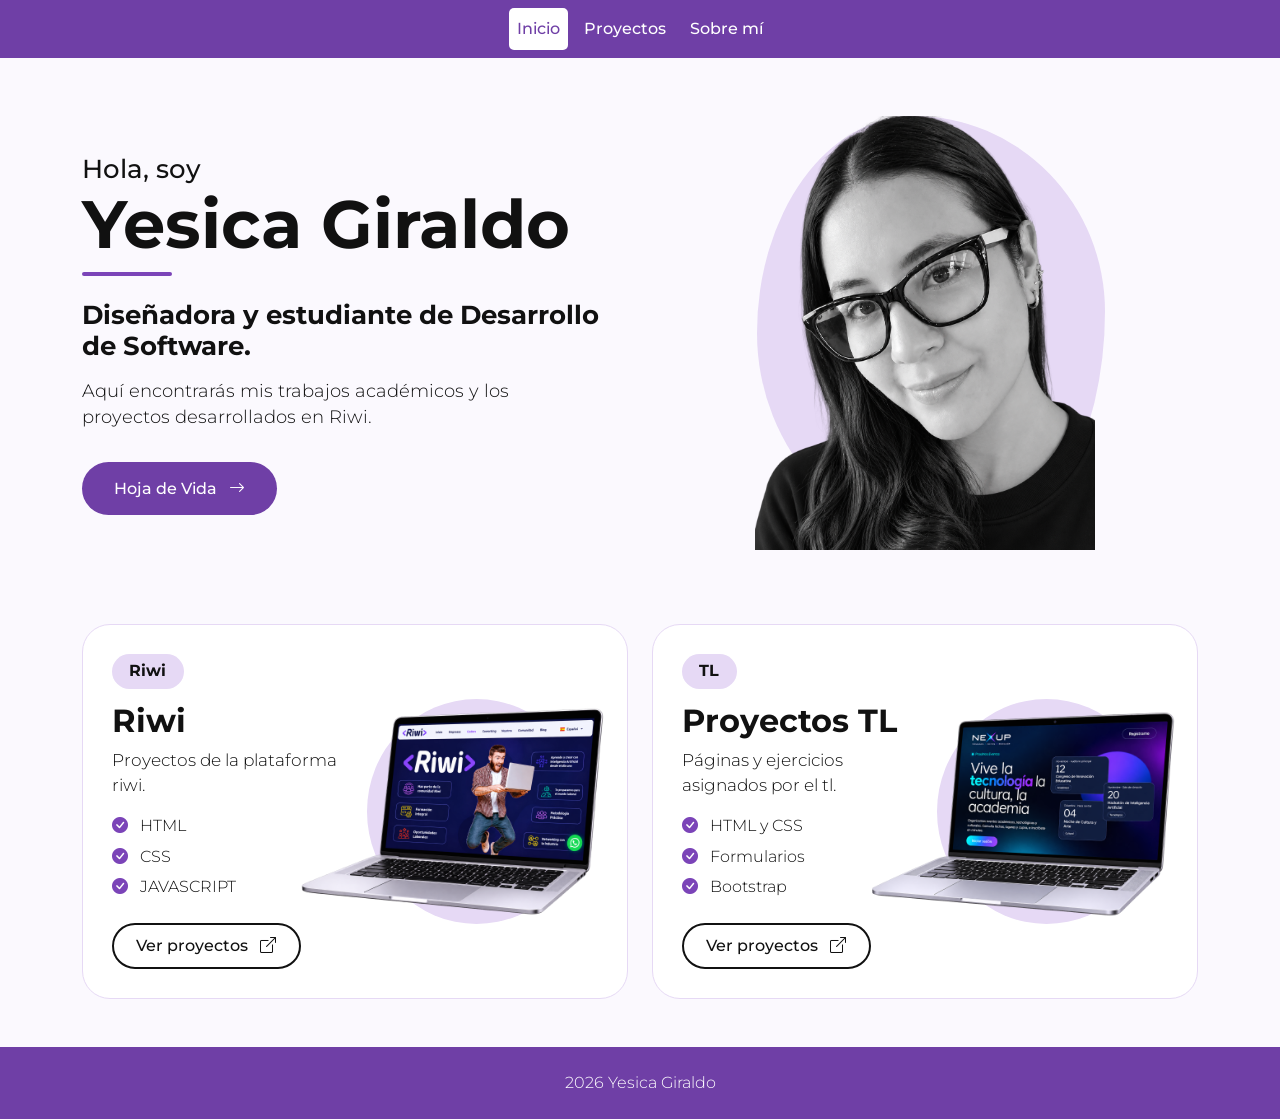
==== index.html @ c8d14036 "feat: pagina de inicio" ====
<!DOCTYPE html>
<html lang="es">
<head>
  <meta charset="UTF-8">
  <meta name="viewport" content="width=device-width, initial-scale=1">
  <title>Yesica Giraldo | Portafolio</title>
  <link href="https://fonts.googleapis.com/css2?family=Montserrat:wght@300;500;700&display=swap" rel="stylesheet">
  <link href="https://cdn.jsdelivr.net/npm/bootstrap@5.3.3/dist/css/bootstrap.min.css" rel="stylesheet">
  <link href="https://cdn.jsdelivr.net/npm/bootstrap-icons@1.11.3/font/bootstrap-icons.css" rel="stylesheet">
  <link rel="stylesheet" href="/styles.css">
</head>
<body>
  <header class="site-header sticky-top">
    <nav class="navbar navbar-expand-md navbar-dark">
      <div class="container">
        <a href="#inicio"></a>
        <button class="navbar-toggler" type="button" data-bs-toggle="collapse"
                data-bs-target="#menuPrincipal" aria-controls="menuPrincipal"
                aria-expanded="false" aria-label="Abrir menú">
        </button>

        <div class="collapse navbar-collapse justify-content-center" id="menuPrincipal">
          <ul class="navbar-nav gap-md-2">
            <li class="nav-item"><a class="nav-link active" href="#inicio">Inicio</a></li>
            <li class="nav-item"><a class="nav-link" href="#proyectos">Proyectos</a></li>
            <li class="nav-item"><a class="nav-link" href="#sobre-mi">Sobre mí</a></li>
          </ul>
        </div>
      </div>
    </nav>
  </header>

  <main>
    <section id="inicio" class="hero">
      <div class="container">
        <div class="row align-items-center">

          <div class="col-lg-6 hero-text order-2 order-lg-1">
            <p class="hero-hello">Hola, soy</p>
            <h1 class="hero-name">Yesica Giraldo</h1>
            <span class="line-accent"></span>
            <h2 class="hero-subtitle">Diseñadora y estudiante de Desarrollo de Software.</h2>
            <p class="hero-desc">Aquí encontrarás mis trabajos académicos y los proyectos desarrollados en Riwi.</p>
            <a href="#proyectos" class="btn btn-brand">
              Hoja de Vida <i class="bi bi-arrow-right ms-2"></i>
            </a>
          </div>

          <div class="col-lg-6 order-1 order-lg-2">
            <div class="hero-visual">
              <div class="hero-blob"></div>
              <img src="/img/portada.png" alt="Retrato de Yesica Giraldo" class="hero-photo">
            </div>
          </div>

        </div>
      </div>
    </section>
    <section id="proyectos" class="projects">
      <div class="container">
        <div class="row g-4">

          <div class="col-lg-6">
            <article class="project-card h-100">
              <div class="row align-items-center g-0">
                <div class="col-sm-6 project-info">
                  <span class="badge-tag">Riwi</span>
                  <h3>Riwi</h3>
                  <p>Proyectos de la plataforma riwi.</p>
                  <ul class="check-list list-unstyled">
                    <li><i class="bi bi-check-circle-fill"></i> HTML</li>
                    <li><i class="bi bi-check-circle-fill"></i> CSS</li>
                    <li><i class="bi bi-check-circle-fill"></i> JAVASCRIPT</li>
                  </ul>
                  <a href="#" target="_blank" rel="noopener" class="btn btn-outline-dark-pill">
                    Ver proyectos <i class="bi bi-box-arrow-up-right ms-2"></i>
                  </a>
                </div>
                <div class="col-sm-6 project-visual">
                  <div class="project-blob"></div>
                  <img src="img/portada.riwi.png" alt="Rueda Libre en un portátil" class="project-img">
                </div>
              </div>
            </article>
          </div>

          <div class="col-lg-6">
            <article class="project-card h-100">
              <div class="row align-items-center g-0">
                <div class="col-sm-6 project-info">
                  <span class="badge-tag">TL</span>
                  <h3>Proyectos TL</h3>
                  <p>Páginas y ejercicios asignados por el tl.</p>
                  <ul class="check-list list-unstyled">
                    <li><i class="bi bi-check-circle-fill"></i> HTML y CSS</li>
                    <li><i class="bi bi-check-circle-fill"></i> Formularios</li>
                    <li><i class="bi bi-check-circle-fill"></i> Bootstrap</li>
                  </ul>
                  <a href="#" target="_blank" rel="noopener" class="btn btn-outline-dark-pill">
                    Ver proyectos <i class="bi bi-box-arrow-up-right ms-2"></i>
                  </a>
                </div>
                <div class="col-sm-6 project-visual">
                  <div class="project-blob"></div>
                  <img src="/img/portada.tlnueva.png" alt="Ilustración de ventana de código" class="project-img">
                </div>
              </div>
            </article>
          </div>

        </div>
      </div>
    </section>
  </main>

  <footer class="site-footer text-center">
    <p class="mb-0">2026 Yesica Giraldo</p>
  </footer>
</body>
</html>
---- styles.css ----
:root {
  --purple-dark: #6f3fa6;
  --purple: #7b44b8;
  --purple-light: #e6d9f5;
  --purple-soft: #f1e9fb;
  --bg: #fbf9fe;
  --text: #111111;

  --fw-light: 300;
  --fw-medium: 500;
  --fw-bold: 700;
}
html {
  scroll-behavior: smooth;
  scroll-padding-top: 90px;
}

body {
  font-family: 'Montserrat', sans-serif;
  font-weight: var(--fw-medium);
  background-color: var(--bg);
  color: var(--text);
}

h1, h2, h3 {
  font-weight: var(--fw-bold);
}

p {
  font-weight: var(--fw-light);
}
section {
  padding: 3rem 0;
}
.line-accent {
  display: block;
  width: 90px;
  height: 4px;
  border-radius: 4px;
  background-color: var(--purple);
  margin: 0.8rem 0 1.5rem;
}
.site-header {
  background-color: var(--purple-dark);
}
.brand-role {
  font-size: 1rem;
  font-weight: var(--fw-light);
  color: #fff;
}

.navbar-nav .nav-link {
  color: #fff;
  font-weight: var(--fw-medium);
  padding: 0.55rem 1.6rem;
  border-radius: 5px;
  transition: background-color 0.2s, color 0.2s;
}

.navbar-nav .nav-link:hover {
  background-color: rgba(255, 255, 255, 0.15);
}

.navbar-nav .nav-link.active {
  background-color: #fff;
  color: var(--purple-dark);
}

.hero {
  padding-top: 3rem;
  padding-bottom: 2rem;
}

.hero-hello {
  font-size: 1.6rem;
  font-weight: var(--fw-medium);
  margin-bottom: 0;
}

.hero-name {
  font-size: clamp(2.6rem, 6vw, 4.2rem);
  font-weight: var(--fw-bold);
  line-height: 1.05;
}

.hero-subtitle {
  font-size: 1.6rem;
  font-weight: var(--fw-bold);
  margin-bottom: 1rem;
}

.hero-desc {
  font-size: 1.1rem;
  font-weight: var(--fw-light);
  max-width: 480px;
  margin-bottom: 2rem;
}

.btn-brand {
  background-color: var(--purple-dark);
  color: #fff;
  font-weight: var(--fw-medium);
  padding: 0.9rem 2rem;
  border-radius: 50px;
  border: none;
  transition: background-color 0.2s, transform 0.2s;
}
.btn-brand:hover {
  background-color: #5a3188;
  color: #fff;
  transform: translateY(-2px);
}

.hero-visual {
  position: relative;
  max-width: 400px;
  margin: 10px auto;
  min-height: 420px;
  
}

.hero-blob {
  position: absolute;
  inset: 0 5% 0 8%;
  background-color: var(--purple-light);
  border-radius: 45% 55% 40% 60% / 50% 45% 55% 50%;
  z-index: 0;
}

.hero-photo {
  position: relative;
  z-index: 1;
  display: block;
  width: 85%;
  margin: 0 auto;
}

.hero-icons {
  position: absolute;
  top: 5%;
  right: 0;
  z-index: 2;
  display: flex;
  flex-direction: column;
  gap: 1rem;
  margin: 0;
  padding: 0;
}

.hero-icons li {
  width: 70px;
  height: 70px;
  display: flex;
  align-items: center;
  justify-content: center;
  font-size: 2rem;
  background-color: var(--purple-soft);
  border: 1px solid var(--purple-light);
  border-radius: 18px;
  color: var(--text);
}

.section-title h2 {
  font-size: 2.2rem;
  font-weight: var(--fw-bold);
  margin-bottom: 0.3rem;
}

.section-title p {
  font-size: 1.2rem;
  font-weight: var(--fw-light);
  margin-bottom: 2.5rem;
}
.projects {
  padding-top: 2rem;
}

.project-card {
  background-color: #fff;
  border: 1px solid var(--purple-light);
  border-radius: 28px;
  padding: 1.8rem;
  overflow: hidden;
}

.badge-tag {
  display: inline-block;
  background-color: var(--purple-light);
  color: var(--text);
  font-weight: var(--fw-bold);
  padding: 0.35rem 1.1rem;
  border-radius: 50px;
  margin-bottom: 0.8rem;
}

.project-info h3 {
  font-size: 2rem;
  font-weight: var(--fw-bold);
}

.project-info > p {
  font-size: 1.05rem;
  font-weight: var(--fw-light);
}

.check-list {
  margin: 1rem 0 1.5rem;
  padding: 0;
}
.check-list li {
  font-weight: var(--fw-light);
  margin-bottom: 0.4rem;
}
.check-list i {
  color: var(--purple);
  margin-right: 0.5rem;
}

.btn-outline-dark-pill {
  border: 2px solid var(--text);
  color: var(--text);
  background: transparent;
  font-weight: var(--fw-medium);
  padding: 0.55rem 1.4rem;
  border-radius: 50px;
  transition: background-color 0.2s, color 0.2s;
}
.btn-outline-dark-pill:hover {
  background-color: var(--text);
  color: #fff;
}

.project-visual {
  position: relative;
  display: flex;
  align-items: center;
  justify-content: center;
  min-height: 250px;
}

.project-blob {
  position: absolute;
  width: 90%;
  height: 90%;
  background-color: var(--purple-light);
  border-radius: 50%;
  z-index: 0;
}

.project-img {
  position: relative;
  width: 130%;
  right: 20px;
}

.about {
  min-height: 300px;
}
.site-footer {
  background-color: var(--purple-dark);
  color: #fff;
  padding: 1.5rem 0;
  font-weight: var(--fw-light);
}

/* =========================================
   RESPONSIVE
   ========================================= */
@media (max-width: 767.98px) {
  .brand-name { font-size: 1.15rem; }
  .brand-role { font-size: 0.85rem; }
  .brand-icon { font-size: 2rem; }

  .navbar-nav { padding: 1rem 0; }

  .hero-visual { min-height: 320px; }
  .hero-icons li { width: 52px; height: 52px; font-size: 1.4rem; }
}
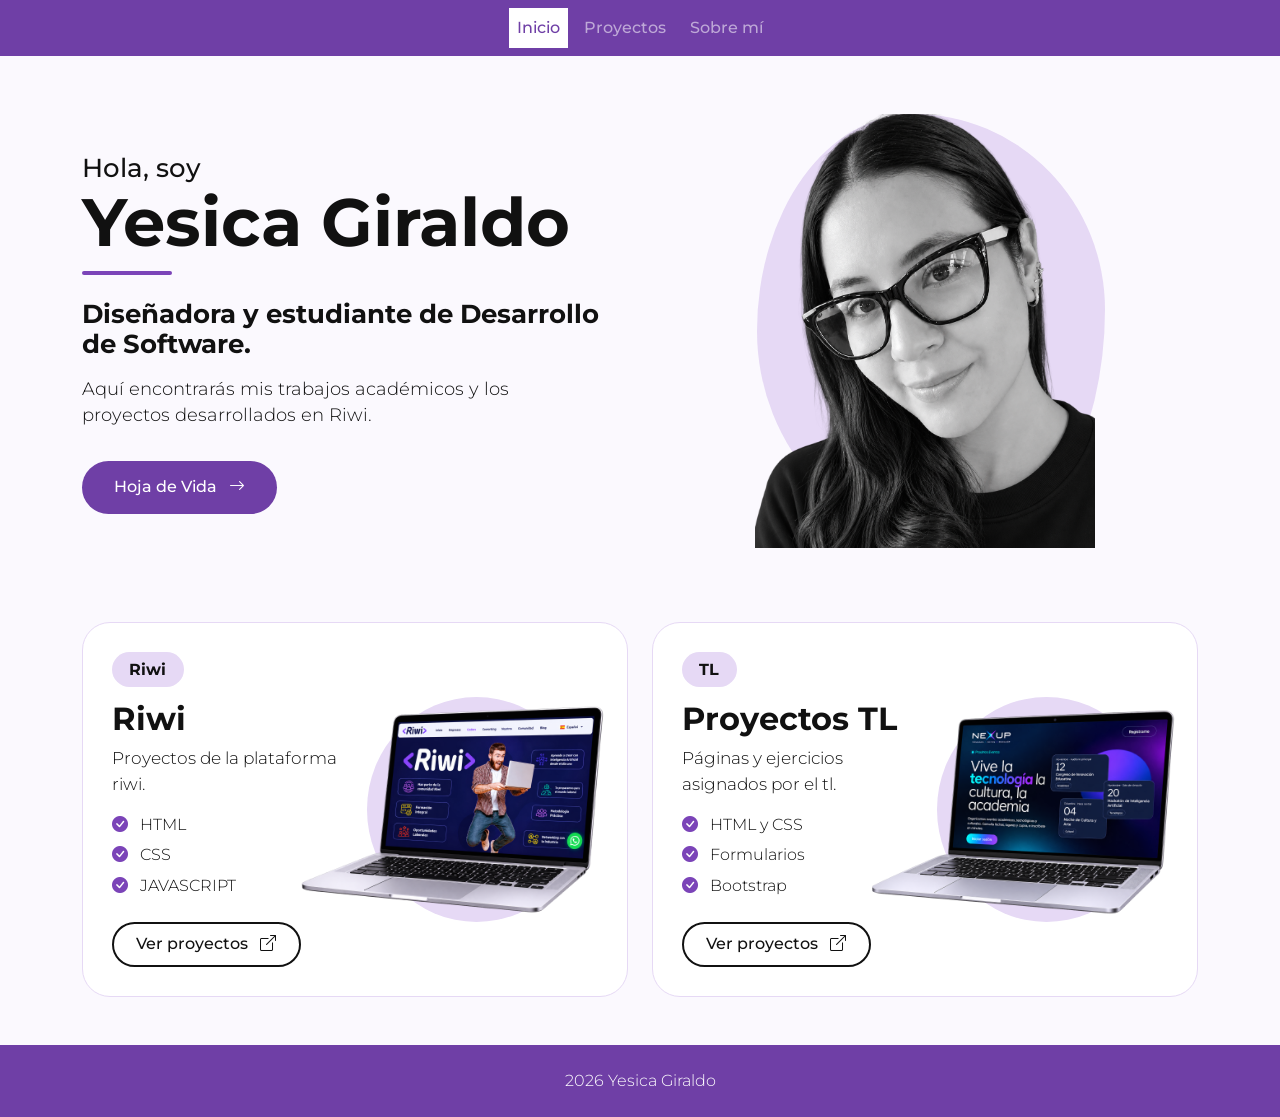
==== commit b0f9af50: "feat: modificacion de index para añadir en la seccion de riwi los trabajos realizados, añadir imagen" ====
--- a/index.html
+++ b/index.html
@@ -1,5 +1,6 @@
 <!DOCTYPE html>
 <html lang="es">
+
 <head>
   <meta charset="UTF-8">
   <meta name="viewport" content="width=device-width, initial-scale=1">
@@ -8,15 +9,16 @@
   <link href="https://cdn.jsdelivr.net/npm/bootstrap@5.3.3/dist/css/bootstrap.min.css" rel="stylesheet">
   <link href="https://cdn.jsdelivr.net/npm/bootstrap-icons@1.11.3/font/bootstrap-icons.css" rel="stylesheet">
   <link rel="stylesheet" href="/styles.css">
+  <link rel="stylesheet" href="/riwi.html">
 </head>
+
 <body>
   <header class="site-header sticky-top">
     <nav class="navbar navbar-expand-md navbar-dark">
       <div class="container">
         <a href="#inicio"></a>
-        <button class="navbar-toggler" type="button" data-bs-toggle="collapse"
-                data-bs-target="#menuPrincipal" aria-controls="menuPrincipal"
-                aria-expanded="false" aria-label="Abrir menú">
+        <button class="navbar-toggler" type="button" data-bs-toggle="collapse" data-bs-target="#menuPrincipal"
+          aria-controls="menuPrincipal" aria-expanded="false" aria-label="Abrir menú">
         </button>
 
         <div class="collapse navbar-collapse justify-content-center" id="menuPrincipal">
@@ -72,8 +74,9 @@
                     <li><i class="bi bi-check-circle-fill"></i> CSS</li>
                     <li><i class="bi bi-check-circle-fill"></i> JAVASCRIPT</li>
                   </ul>
-                  <a href="#" target="_blank" rel="noopener" class="btn btn-outline-dark-pill">
+                  <a href="riwi.html" target="_blank" rel="noopener" class="btn btn-outline-dark-pill">
                     Ver proyectos <i class="bi bi-box-arrow-up-right ms-2"></i>
+                
                   </a>
                 </div>
                 <div class="col-sm-6 project-visual">
@@ -116,5 +119,7 @@
   <footer class="site-footer text-center">
     <p class="mb-0">2026 Yesica Giraldo</p>
   </footer>
+  <script src="https://cdn.jsdelivr.net/npm/bootstrap@5.3.3/dist/js/bootstrap.bundle.min.js"></script>
 </body>
-</html>
+
+</html>
--- a/styles.css
+++ b/styles.css
@@ -50,13 +50,7 @@
   color: #fff;
 }
 
-.navbar-nav .nav-link {
-  color: #fff;
-  font-weight: var(--fw-medium);
-  padding: 0.55rem 1.6rem;
-  border-radius: 5px;
-  transition: background-color 0.2s, color 0.2s;
-}
+
 
 .navbar-nav .nav-link:hover {
   background-color: rgba(255, 255, 255, 0.15);
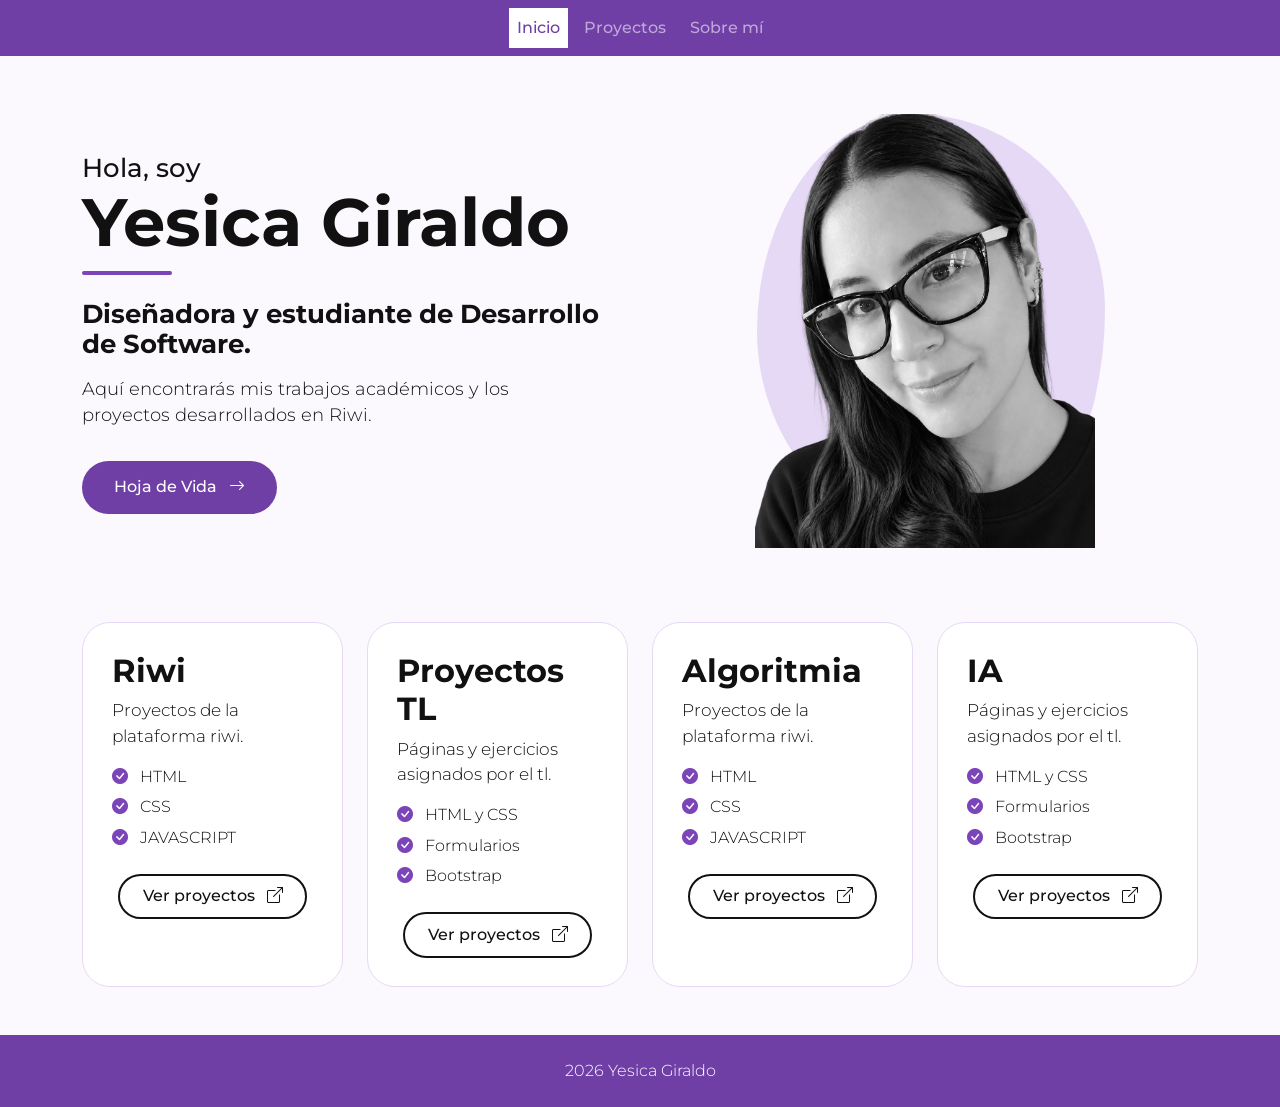
==== commit 6865d487: "feat(proyectostl): enlazamos los nuevos trabajos al index principal para proyectostl" ====
--- a/index.html
+++ b/index.html
@@ -8,8 +8,8 @@
   <link href="https://fonts.googleapis.com/css2?family=Montserrat:wght@300;500;700&display=swap" rel="stylesheet">
   <link href="https://cdn.jsdelivr.net/npm/bootstrap@5.3.3/dist/css/bootstrap.min.css" rel="stylesheet">
   <link href="https://cdn.jsdelivr.net/npm/bootstrap-icons@1.11.3/font/bootstrap-icons.css" rel="stylesheet">
-  <link rel="stylesheet" href="/styles.css">
-  <link rel="stylesheet" href="/riwi.html">
+  <link rel="stylesheet" href="styles.css">
+  <link rel="stylesheet" href="riwi.html">
 </head>
 
 <body>
@@ -51,7 +51,7 @@
           <div class="col-lg-6 order-1 order-lg-2">
             <div class="hero-visual">
               <div class="hero-blob"></div>
-              <img src="/img/portada.png" alt="Retrato de Yesica Giraldo" class="hero-photo">
+              <img src="img/portada.png" alt="Retrato de Yesica Giraldo" class="hero-photo">
             </div>
           </div>
 
@@ -62,11 +62,10 @@
       <div class="container">
         <div class="row g-4">
 
-          <div class="col-lg-6">
+          <div class="col-lg-3">
             <article class="project-card h-100">
               <div class="row align-items-center g-0">
-                <div class="col-sm-6 project-info">
-                  <span class="badge-tag">Riwi</span>
+                <div class="col-sm-12 project-info">
                   <h3>Riwi</h3>
                   <p>Proyectos de la plataforma riwi.</p>
                   <ul class="check-list list-unstyled">
@@ -74,24 +73,20 @@
                     <li><i class="bi bi-check-circle-fill"></i> CSS</li>
                     <li><i class="bi bi-check-circle-fill"></i> JAVASCRIPT</li>
                   </ul>
+                  <div class="text-center">
                   <a href="riwi.html" target="_blank" rel="noopener" class="btn btn-outline-dark-pill">
                     Ver proyectos <i class="bi bi-box-arrow-up-right ms-2"></i>
-                
                   </a>
-                </div>
-                <div class="col-sm-6 project-visual">
-                  <div class="project-blob"></div>
-                  <img src="img/portada.riwi.png" alt="Rueda Libre en un portátil" class="project-img">
+                  </div>
                 </div>
               </div>
             </article>
           </div>
 
-          <div class="col-lg-6">
+          <div class="col-lg-3">
             <article class="project-card h-100">
               <div class="row align-items-center g-0">
-                <div class="col-sm-6 project-info">
-                  <span class="badge-tag">TL</span>
+                <div class="col-sm-12 project-info">
                   <h3>Proyectos TL</h3>
                   <p>Páginas y ejercicios asignados por el tl.</p>
                   <ul class="check-list list-unstyled">
@@ -99,18 +94,58 @@
                     <li><i class="bi bi-check-circle-fill"></i> Formularios</li>
                     <li><i class="bi bi-check-circle-fill"></i> Bootstrap</li>
                   </ul>
-                  <a href="#" target="_blank" rel="noopener" class="btn btn-outline-dark-pill">
+                  <div class="text-center">
+                  <a href="proyectostl.html" target="_blank" rel="noopener" class="btn btn-outline-dark-pill">
                     Ver proyectos <i class="bi bi-box-arrow-up-right ms-2"></i>
                   </a>
+                  </div>
                 </div>
-                <div class="col-sm-6 project-visual">
-                  <div class="project-blob"></div>
-                  <img src="/img/portada.tlnueva.png" alt="Ilustración de ventana de código" class="project-img">
+              </div>
+            </article>
+          </div>
+          
+              <div class="col-lg-3">
+            <article class="project-card h-100">
+              <div class="row align-items-center g-0">
+                <div class="col-sm-12 project-info">
+                  <h3>Algoritmia</h3>
+                  <p>Proyectos de la plataforma riwi.</p>
+                  <ul class="check-list list-unstyled">
+                    <li><i class="bi bi-check-circle-fill"></i> HTML</li>
+                    <li><i class="bi bi-check-circle-fill"></i> CSS</li>
+                    <li><i class="bi bi-check-circle-fill"></i> JAVASCRIPT</li>
+                  </ul>
+                  <div class="text-center">
+                  <a href="riwi.html" target="_blank" rel="noopener" class="btn btn-outline-dark-pill">
+                    Ver proyectos <i class="bi bi-box-arrow-up-right ms-2"></i>
+                
+                  </a>
+                  </div>
                 </div>
               </div>
             </article>
           </div>
 
+          <div class="col-lg-3">
+            <article class="project-card h-100">
+              <div class="row align-items-center g-0">
+                <div class="col-sm-12 project-info">
+                  <h3>IA</h3>
+                  <p>Páginas y ejercicios asignados por el tl.</p>
+                  <ul class="check-list list-unstyled">
+                    <li><i class="bi bi-check-circle-fill"></i> HTML y CSS</li>
+                    <li><i class="bi bi-check-circle-fill"></i> Formularios</li>
+                    <li><i class="bi bi-check-circle-fill"></i> Bootstrap</li>
+                  </ul>
+                  <div class="text-center">
+                  <a href="#" target="_blank" rel="noopener" class="btn btn-outline-dark-pill">
+                    Ver proyectos <i class="bi bi-box-arrow-up-right ms-2"></i>
+                  </a>
+                  </div>
+                </div>
+              </div>
+            </article>
+          </div>
         </div>
       </div>
     </section>
